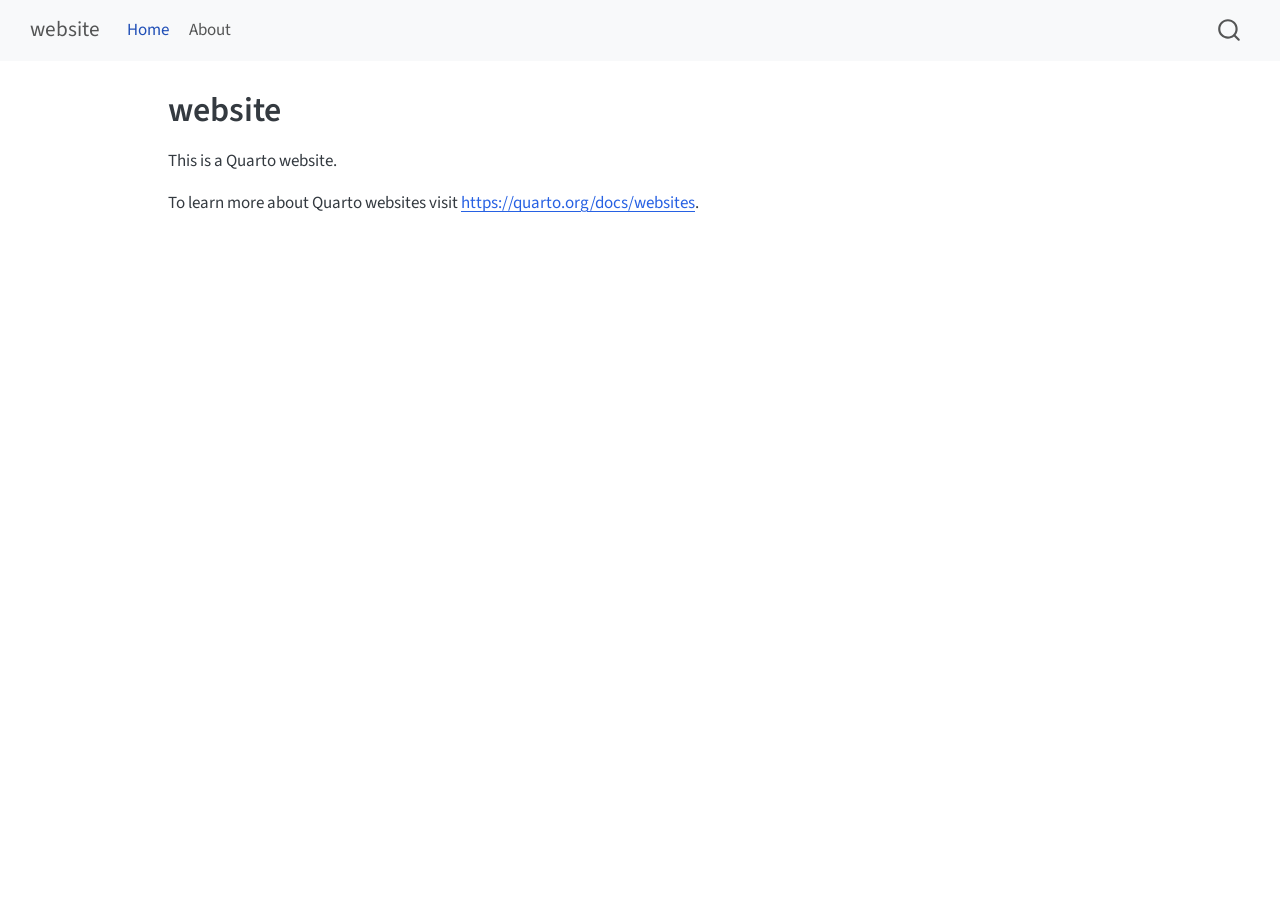
==== docs/index.html @ 69d9e2b0 "Initial site render" ====
<!DOCTYPE html>
<html xmlns="http://www.w3.org/1999/xhtml" lang="en" xml:lang="en"><head>

<meta charset="utf-8">
<meta name="generator" content="quarto-1.10.18">

<meta name="viewport" content="width=device-width, initial-scale=1.0, user-scalable=yes">


<title>website</title>
<style>
/* Default styles provided by pandoc.
** See https://pandoc.org/MANUAL.html#variables-for-html for config info.
*/
span.smallcaps{font-variant: small-caps;}
div.columns{display: flex; gap: 1.5em;}
div.column{flex: auto;}
@media screen {
div.columns{gap: min(4vw, 1.5em);}
div.column{overflow-x: auto;}
}
div.hanging-indent{margin-left: 1.5em; text-indent: -1.5em;}
ul.task-list{list-style: none;}
ul.task-list li input[type="checkbox"] {
  width: 0.8em;
  margin: 0 0.8em 0.2em -1em; /* quarto-specific, see https://github.com/quarto-dev/quarto-cli/issues/4556 */ 
  vertical-align: middle;
}
</style>


<script src="site_libs/quarto-nav/quarto-nav.js"></script>
<script src="site_libs/quarto-nav/headroom.min.js"></script>
<script src="site_libs/clipboard/clipboard.min.js"></script>
<script src="site_libs/quarto-search/autocomplete.umd.js"></script>
<script src="site_libs/quarto-search/fuse.min.js"></script>
<script src="site_libs/quarto-search/quarto-search.js"></script>
<meta name="quarto:offset" content="./">
<script src="site_libs/quarto-html/quarto.js" type="module"></script>
<script src="site_libs/quarto-html/tabsets/tabsets.js" type="module"></script>
<script src="site_libs/quarto-html/popper.min.js"></script>
<script src="site_libs/quarto-html/tippy.umd.min.js"></script>
<script src="site_libs/quarto-html/anchor.min.js"></script>
<link href="site_libs/quarto-html/tippy.css" rel="stylesheet">
<link href="site_libs/quarto-html/quarto-syntax-highlighting-64a204ab8560d761af7679ceaba22944.css" rel="stylesheet" id="quarto-text-highlighting-styles">
<script src="site_libs/bootstrap/bootstrap.min.js"></script>
<link href="site_libs/bootstrap/bootstrap-icons.css" rel="stylesheet">
<link href="site_libs/bootstrap/bootstrap-172ba59bd5e0b52282274ba0c0cc16fc.min.css" rel="stylesheet" append-hash="true" id="quarto-bootstrap" data-mode="light">
<script id="quarto-search-options" type="application/json">{
  "location": "navbar",
  "copy-button": false,
  "collapse-after": 3,
  "panel-placement": "end",
  "type": "overlay",
  "limit": 50,
  "keyboard-shortcut": [
    "f",
    "/",
    "s"
  ],
  "show-item-context": false,
  "language": {
    "search-no-results-text": "No results",
    "search-matching-documents-text": "matching documents",
    "search-copy-link-title": "Copy link to search",
    "search-hide-matches-text": "Hide additional matches",
    "search-more-match-text": "more match in this document",
    "search-more-matches-text": "more matches in this document",
    "search-clear-button-title": "Clear",
    "search-text-placeholder": "",
    "search-detached-cancel-button-title": "Cancel",
    "search-submit-button-title": "Submit",
    "search-label": "Search"
  }
}</script>


<link rel="stylesheet" href="styles.css">
</head>

<body class="nav-fixed quarto-light">

<div id="quarto-search-results"></div>
  <header id="quarto-header" class="headroom fixed-top">
    <nav class="navbar navbar-expand-lg " data-bs-theme="dark">
      <div class="navbar-container container-fluid">
      <div class="navbar-brand-container mx-auto">
    <a class="navbar-brand" href="./index.html">
    <span class="navbar-title">website</span>
    </a>
  </div>
            <div id="quarto-search" class="" title="Search"></div>
          <button class="navbar-toggler" type="button" data-bs-toggle="collapse" data-bs-target="#navbarCollapse" aria-controls="navbarCollapse" role="menu" aria-expanded="false" aria-label="Toggle navigation" onclick="if (window.quartoToggleHeadroom) { window.quartoToggleHeadroom(); }">
  <span class="navbar-toggler-icon"></span>
</button>
          <div class="collapse navbar-collapse" id="navbarCollapse">
            <ul class="navbar-nav navbar-nav-scroll me-auto">
  <li class="nav-item">
    <a class="nav-link active" href="./index.html" aria-current="page"> 
<span class="menu-text">Home</span></a>
  </li>  
  <li class="nav-item">
    <a class="nav-link" href="./about.html"> 
<span class="menu-text">About</span></a>
  </li>  
</ul>
          </div> <!-- /navcollapse -->
            <div class="quarto-navbar-tools">
</div>
      </div> <!-- /container-fluid -->
    </nav>
</header>
<!-- content -->
<div id="quarto-content" class="quarto-container page-columns page-rows-contents page-layout-article page-navbar">
<!-- sidebar -->
<!-- margin-sidebar -->
    <div id="quarto-margin-sidebar" class="sidebar margin-sidebar zindex-bottom">
        
    </div>
<!-- main -->
<main class="content" id="quarto-document-content">

<header id="title-block-header" class="quarto-title-block default">
<div class="quarto-title">
<h1 class="title">website</h1>
</div>



<div class="quarto-title-meta">

    
  
    
  </div>
  


</header>


<p>This is a Quarto website.</p>
<p>To learn more about Quarto websites visit <a href="https://quarto.org/docs/websites" class="uri">https://quarto.org/docs/websites</a>.</p>



</main> <!-- /main -->
<script id="quarto-html-after-body" type="application/javascript">
  window.document.addEventListener("DOMContentLoaded", function (event) {
    const icon = "";
    const anchorJS = new window.AnchorJS();
    anchorJS.options = {
      placement: 'right',
      icon: icon
    };
    anchorJS.add('.anchored');
    const isCodeAnnotation = (el) => {
      for (const clz of el.classList) {
        if (clz.startsWith('code-annotation-')) {                     
          return true;
        }
      }
      return false;
    }
    const onCopySuccess = function(e) {
      // button target
      const button = e.trigger;
      // don't keep focus
      button.blur();
      // flash "checked"
      button.classList.add('code-copy-button-checked');
      var currentTitle = button.getAttribute("title");
      button.setAttribute("title", "Copied!");
      let tooltip;
      if (window.bootstrap) {
        button.setAttribute("data-bs-toggle", "tooltip");
        button.setAttribute("data-bs-placement", "left");
        button.setAttribute("data-bs-title", "Copied!");
        tooltip = new bootstrap.Tooltip(button, 
          { trigger: "manual", 
            customClass: "code-copy-button-tooltip",
            offset: [0, -8]});
        tooltip.show();    
      }
      setTimeout(function() {
        if (tooltip) {
          tooltip.hide();
          button.removeAttribute("data-bs-title");
          button.removeAttribute("data-bs-toggle");
          button.removeAttribute("data-bs-placement");
        }
        button.setAttribute("title", currentTitle);
        button.classList.remove('code-copy-button-checked');
      }, 1000);
      // clear code selection
      e.clearSelection();
    }
    const getTextToCopy = function(trigger) {
      const outerScaffold = trigger.parentElement.cloneNode(true);
      const codeEl = outerScaffold.querySelector('code');
      for (const childEl of codeEl.children) {
        if (isCodeAnnotation(childEl)) {
          childEl.remove();
        }
      }
      return codeEl.innerText;
    }
    const clipboard = new window.ClipboardJS('.code-copy-button:not([data-in-quarto-modal])', {
      text: getTextToCopy
    });
    clipboard.on('success', onCopySuccess);
    if (window.document.getElementById('quarto-embedded-source-code-modal')) {
      const clipboardModal = new window.ClipboardJS('.code-copy-button[data-in-quarto-modal]', {
        text: getTextToCopy,
        container: window.document.getElementById('quarto-embedded-source-code-modal')
      });
      clipboardModal.on('success', onCopySuccess);
    }
      var localhostRegex = new RegExp(/^(?:http|https):\/\/localhost\:?[0-9]*\//);
      var mailtoRegex = new RegExp(/^mailto:/);
        var filterRegex = new RegExp('/' + window.location.host + '/');
      var isInternal = (href) => {
          return filterRegex.test(href) || localhostRegex.test(href) || mailtoRegex.test(href);
      }
      // Inspect non-navigation links and adorn them if external
     var links = window.document.querySelectorAll('a[href]:not(.nav-link):not(.navbar-brand):not(.toc-action):not(.sidebar-link):not(.sidebar-item-toggle):not(.pagination-link):not(.no-external):not([aria-hidden]):not(.dropdown-item):not(.quarto-navigation-tool):not(.about-link)');
      for (var i=0; i<links.length; i++) {
        const link = links[i];
        if (!isInternal(link.href)) {
          // undo the damage that might have been done by quarto-nav.js in the case of
          // links that we want to consider external
          if (link.dataset.originalHref !== undefined) {
            link.href = link.dataset.originalHref;
          }
        }
      }
    function tippyHover(el, contentFn, onTriggerFn, onUntriggerFn) {
      const config = {
        allowHTML: true,
        maxWidth: 500,
        delay: 100,
        arrow: false,
        appendTo: function(el) {
            return el.parentElement;
        },
        interactive: true,
        interactiveBorder: 10,
        theme: 'quarto',
        placement: 'bottom-start',
      };
      if (contentFn) {
        config.content = contentFn;
      }
      if (onTriggerFn) {
        config.onTrigger = onTriggerFn;
      }
      if (onUntriggerFn) {
        config.onUntrigger = onUntriggerFn;
      }
      window.tippy(el, config); 
    }
    const noterefs = window.document.querySelectorAll('a[role="doc-noteref"]');
    for (var i=0; i<noterefs.length; i++) {
      const ref = noterefs[i];
      tippyHover(ref, function() {
        // use id or data attribute instead here
        let href = ref.getAttribute('data-footnote-href') || ref.getAttribute('href');
        try { href = new URL(href).hash; } catch {}
        const id = href.replace(/^#\/?/, "");
        const note = window.document.getElementById(id);
        if (note) {
          return note.innerHTML;
        } else {
          return "";
        }
      });
    }
    const xrefs = window.document.querySelectorAll('a.quarto-xref');
    const processXRef = (id, note) => {
      // Strip column container classes
      const stripColumnClz = (el) => {
        el.classList.remove("page-full", "page-columns");
        if (el.children) {
          for (const child of el.children) {
            stripColumnClz(child);
          }
        }
      }
      stripColumnClz(note)
      if (id === null || id.startsWith('sec-')) {
        // Special case sections, only their first couple elements
        const container = document.createElement("div");
        if (note.children && note.children.length > 2) {
          container.appendChild(note.children[0].cloneNode(true));
          for (let i = 1; i < note.children.length; i++) {
            const child = note.children[i];
            if (child.tagName === "P" && child.innerText === "") {
              continue;
            } else {
              container.appendChild(child.cloneNode(true));
              break;
            }
          }
          if (window.Quarto?.typesetMath) {
            window.Quarto.typesetMath(container);
          }
          return container.innerHTML
        } else {
          if (window.Quarto?.typesetMath) {
            window.Quarto.typesetMath(note);
          }
          return note.innerHTML;
        }
      } else {
        // Remove any anchor links if they are present
        const anchorLink = note.querySelector('a.anchorjs-link');
        if (anchorLink) {
          anchorLink.remove();
        }
        if (window.Quarto?.typesetMath) {
          window.Quarto.typesetMath(note);
        }
        if (note.classList.contains("callout")) {
          return note.outerHTML;
        } else {
          return note.innerHTML;
        }
      }
    }
    for (var i=0; i<xrefs.length; i++) {
      const xref = xrefs[i];
      tippyHover(xref, undefined, function(instance) {
        instance.disable();
        let url = xref.getAttribute('href');
        let hash = undefined; 
        if (url.startsWith('#')) {
          hash = url;
        } else {
          try { hash = new URL(url).hash; } catch {}
        }
        if (hash) {
          const id = hash.replace(/^#\/?/, "");
          const note = window.document.getElementById(id);
          if (note !== null) {
            try {
              const html = processXRef(id, note.cloneNode(true));
              instance.setContent(html);
            } finally {
              instance.enable();
              instance.show();
            }
          } else {
            // See if we can fetch this
            fetch(url.split('#')[0])
            .then(res => res.text())
            .then(html => {
              const parser = new DOMParser();
              const htmlDoc = parser.parseFromString(html, "text/html");
              const note = htmlDoc.getElementById(id);
              if (note !== null) {
                const html = processXRef(id, note);
                instance.setContent(html);
              } 
            }).finally(() => {
              instance.enable();
              instance.show();
            });
          }
        } else {
          // See if we can fetch a full url (with no hash to target)
          // This is a special case and we should probably do some content thinning / targeting
          fetch(url)
          .then(res => res.text())
          .then(html => {
            const parser = new DOMParser();
            const htmlDoc = parser.parseFromString(html, "text/html");
            const note = htmlDoc.querySelector('main.content');
            if (note !== null) {
              // This should only happen for chapter cross references
              // (since there is no id in the URL)
              // remove the first header
              if (note.children.length > 0 && note.children[0].tagName === "HEADER") {
                note.children[0].remove();
              }
              const html = processXRef(null, note);
              instance.setContent(html);
            } 
          }).finally(() => {
            instance.enable();
            instance.show();
          });
        }
      }, function(instance) {
      });
    }
        let selectedAnnoteEl;
        const selectorForAnnotation = ( cell, annotation) => {
          let cellAttr = 'data-code-cell="' + cell + '"';
          let lineAttr = 'data-code-annotation="' +  annotation + '"';
          const selector = 'span[' + cellAttr + '][' + lineAttr + ']';
          return selector;
        }
        const selectCodeLines = (annoteEl) => {
          const doc = window.document;
          const targetCell = annoteEl.getAttribute("data-target-cell");
          const targetAnnotation = annoteEl.getAttribute("data-target-annotation");
          const annoteSpan = window.document.querySelector(selectorForAnnotation(targetCell, targetAnnotation));
          const lines = annoteSpan.getAttribute("data-code-lines").split(",");
          const lineIds = lines.map((line) => {
            return targetCell + "-" + line;
          })
          let top = null;
          let height = null;
          let parent = null;
          if (lineIds.length > 0) {
              //compute the position of the single el (top and bottom and make a div)
              const el = window.document.getElementById(lineIds[0]);
              top = el.offsetTop;
              height = el.offsetHeight;
              parent = el.parentElement.parentElement;
            if (lineIds.length > 1) {
              const lastEl = window.document.getElementById(lineIds[lineIds.length - 1]);
              const bottom = lastEl.offsetTop + lastEl.offsetHeight;
              height = bottom - top;
            }
            if (top !== null && height !== null && parent !== null) {
              // cook up a div (if necessary) and position it 
              let div = window.document.getElementById("code-annotation-line-highlight");
              if (div === null) {
                div = window.document.createElement("div");
                div.setAttribute("id", "code-annotation-line-highlight");
                div.style.position = 'absolute';
                parent.appendChild(div);
              }
              div.style.top = top - 2 + "px";
              div.style.height = height + 4 + "px";
              div.style.left = 0;
              let gutterDiv = window.document.getElementById("code-annotation-line-highlight-gutter");
              if (gutterDiv === null) {
                gutterDiv = window.document.createElement("div");
                gutterDiv.setAttribute("id", "code-annotation-line-highlight-gutter");
                gutterDiv.style.position = 'absolute';
                const codeCell = window.document.getElementById(targetCell);
                const gutter = codeCell.querySelector('.code-annotation-gutter');
                gutter.appendChild(gutterDiv);
              }
              gutterDiv.style.top = top - 2 + "px";
              gutterDiv.style.height = height + 4 + "px";
            }
            selectedAnnoteEl = annoteEl;
          }
        };
        const unselectCodeLines = () => {
          const elementsIds = ["code-annotation-line-highlight", "code-annotation-line-highlight-gutter"];
          elementsIds.forEach((elId) => {
            const div = window.document.getElementById(elId);
            if (div) {
              div.remove();
            }
          });
          selectedAnnoteEl = undefined;
        };
          // Handle positioning of the toggle
      window.addEventListener(
        "resize",
        throttle(() => {
          elRect = undefined;
          if (selectedAnnoteEl) {
            selectCodeLines(selectedAnnoteEl);
          }
        }, 10)
      );
      function throttle(fn, ms) {
      let throttle = false;
      let timer;
        return (...args) => {
          if(!throttle) { // first call gets through
              fn.apply(this, args);
              throttle = true;
          } else { // all the others get throttled
              if(timer) clearTimeout(timer); // cancel #2
              timer = setTimeout(() => {
                fn.apply(this, args);
                timer = throttle = false;
              }, ms);
          }
        };
      }
        // Attach click handler to the DT
        const annoteDls = window.document.querySelectorAll('dt[data-target-cell]');
        for (const annoteDlNode of annoteDls) {
          annoteDlNode.addEventListener('click', (event) => {
            const clickedEl = event.target;
            if (clickedEl !== selectedAnnoteEl) {
              unselectCodeLines();
              const activeEl = window.document.querySelector('dt[data-target-cell].code-annotation-active');
              if (activeEl) {
                activeEl.classList.remove('code-annotation-active');
              }
              selectCodeLines(clickedEl);
              clickedEl.classList.add('code-annotation-active');
            } else {
              // Unselect the line
              unselectCodeLines();
              clickedEl.classList.remove('code-annotation-active');
            }
          });
        }
    const findCites = (el) => {
      const parentEl = el.parentElement;
      if (parentEl) {
        const cites = parentEl.dataset.cites;
        if (cites) {
          return {
            el,
            cites: cites.split(' ')
          };
        } else {
          return findCites(el.parentElement)
        }
      } else {
        return undefined;
      }
    };
    var bibliorefs = window.document.querySelectorAll('a[role="doc-biblioref"]');
    for (var i=0; i<bibliorefs.length; i++) {
      const ref = bibliorefs[i];
      const citeInfo = findCites(ref);
      if (citeInfo) {
        tippyHover(citeInfo.el, function() {
          var popup = window.document.createElement('div');
          citeInfo.cites.forEach(function(cite) {
            var citeDiv = window.document.createElement('div');
            citeDiv.classList.add('hanging-indent');
            citeDiv.classList.add('csl-entry');
            var biblioDiv = window.document.getElementById('ref-' + cite);
            if (biblioDiv) {
              citeDiv.innerHTML = biblioDiv.innerHTML;
            }
            popup.appendChild(citeDiv);
          });
          return popup.innerHTML;
        });
      }
    }
  });
  </script>
</div> <!-- /content -->




</body></html>
---- docs/site_libs/quarto-html/tippy.css ----
.tippy-box[data-animation=fade][data-state=hidden]{opacity:0}[data-tippy-root]{max-width:calc(100vw - 10px)}.tippy-box{position:relative;background-color:#333;color:#fff;border-radius:4px;font-size:14px;line-height:1.4;white-space:normal;outline:0;transition-property:transform,visibility,opacity}.tippy-box[data-placement^=top]>.tippy-arrow{bottom:0}.tippy-box[data-placement^=top]>.tippy-arrow:before{bottom:-7px;left:0;border-width:8px 8px 0;border-top-color:initial;transform-origin:center top}.tippy-box[data-placement^=bottom]>.tippy-arrow{top:0}.tippy-box[data-placement^=bottom]>.tippy-arrow:before{top:-7px;left:0;border-width:0 8px 8px;border-bottom-color:initial;transform-origin:center bottom}.tippy-box[data-placement^=left]>.tippy-arrow{right:0}.tippy-box[data-placement^=left]>.tippy-arrow:before{border-width:8px 0 8px 8px;border-left-color:initial;right:-7px;transform-origin:center left}.tippy-box[data-placement^=right]>.tippy-arrow{left:0}.tippy-box[data-placement^=right]>.tippy-arrow:before{left:-7px;border-width:8px 8px 8px 0;border-right-color:initial;transform-origin:center right}.tippy-box[data-inertia][data-state=visible]{transition-timing-function:cubic-bezier(.54,1.5,.38,1.11)}.tippy-arrow{width:16px;height:16px;color:#333}.tippy-arrow:before{content:"";position:absolute;border-color:transparent;border-style:solid}.tippy-content{position:relative;padding:5px 9px;z-index:1}
---- docs/site_libs/quarto-html/quarto-syntax-highlighting-64a204ab8560d761af7679ceaba22944.css ----
/* quarto syntax highlight colors */
:root {
  --quarto-hl-ot-color: #003B4F;
  --quarto-hl-at-color: #657422;
  --quarto-hl-ss-color: #20794D;
  --quarto-hl-an-color: #5E5E5E;
  --quarto-hl-fu-color: #4758AB;
  --quarto-hl-st-color: #20794D;
  --quarto-hl-cf-color: #003B4F;
  --quarto-hl-op-color: #5E5E5E;
  --quarto-hl-er-color: #AD0000;
  --quarto-hl-bn-color: #AD0000;
  --quarto-hl-al-color: #AD0000;
  --quarto-hl-va-color: #111111;
  --quarto-hl-bu-color: inherit;
  --quarto-hl-ex-color: inherit;
  --quarto-hl-pp-color: #AD0000;
  --quarto-hl-in-color: #5E5E5E;
  --quarto-hl-vs-color: #20794D;
  --quarto-hl-wa-color: #5E5E5E;
  --quarto-hl-do-color: #5E5E5E;
  --quarto-hl-im-color: #00769E;
  --quarto-hl-ch-color: #20794D;
  --quarto-hl-dt-color: #AD0000;
  --quarto-hl-fl-color: #AD0000;
  --quarto-hl-co-color: #5E5E5E;
  --quarto-hl-cv-color: #5E5E5E;
  --quarto-hl-cn-color: #8f5902;
  --quarto-hl-sc-color: #5E5E5E;
  --quarto-hl-dv-color: #AD0000;
  --quarto-hl-kw-color: #003B4F;
}

/* other quarto variables */
:root {
  --quarto-font-monospace: SFMono-Regular, Menlo, Monaco, Consolas, "Liberation Mono", "Courier New", monospace;
}

/* syntax highlight based on Pandoc's rules */
pre > code.sourceCode > span {
  color: #003B4F;
}

code.sourceCode > span {
  color: #003B4F;
}

div.sourceCode,
div.sourceCode pre.sourceCode {
  color: #003B4F;
}

/* Normal */
code span {
  color: #003B4F;
}

/* Alert */
code span.al {
  color: #AD0000;
  font-style: inherit;
}

/* Annotation */
code span.an {
  color: #5E5E5E;
  font-style: inherit;
}

/* Attribute */
code span.at {
  color: #657422;
  font-style: inherit;
}

/* BaseN */
code span.bn {
  color: #AD0000;
  font-style: inherit;
}

/* BuiltIn */
code span.bu {
  font-style: inherit;
}

/* ControlFlow */
code span.cf {
  color: #003B4F;
  font-weight: bold;
  font-style: inherit;
}

/* Char */
code span.ch {
  color: #20794D;
  font-style: inherit;
}

/* Constant */
code span.cn {
  color: #8f5902;
  font-style: inherit;
}

/* Comment */
code span.co {
  color: #5E5E5E;
  font-style: inherit;
}

/* CommentVar */
code span.cv {
  color: #5E5E5E;
  font-style: italic;
}

/* Documentation */
code span.do {
  color: #5E5E5E;
  font-style: italic;
}

/* DataType */
code span.dt {
  color: #AD0000;
  font-style: inherit;
}

/* DecVal */
code span.dv {
  color: #AD0000;
  font-style: inherit;
}

/* Error */
code span.er {
  color: #AD0000;
  font-style: inherit;
}

/* Extension */
code span.ex {
  font-style: inherit;
}

/* Float */
code span.fl {
  color: #AD0000;
  font-style: inherit;
}

/* Function */
code span.fu {
  color: #4758AB;
  font-style: inherit;
}

/* Import */
code span.im {
  color: #00769E;
  font-style: inherit;
}

/* Information */
code span.in {
  color: #5E5E5E;
  font-style: inherit;
}

/* Keyword */
code span.kw {
  color: #003B4F;
  font-weight: bold;
  font-style: inherit;
}

/* Operator */
code span.op {
  color: #5E5E5E;
  font-style: inherit;
}

/* Other */
code span.ot {
  color: #003B4F;
  font-style: inherit;
}

/* Preprocessor */
code span.pp {
  color: #AD0000;
  font-style: inherit;
}

/* SpecialChar */
code span.sc {
  color: #5E5E5E;
  font-style: inherit;
}

/* SpecialString */
code span.ss {
  color: #20794D;
  font-style: inherit;
}

/* String */
code span.st {
  color: #20794D;
  font-style: inherit;
}

/* Variable */
code span.va {
  color: #111111;
  font-style: inherit;
}

/* VerbatimString */
code span.vs {
  color: #20794D;
  font-style: inherit;
}

/* Warning */
code span.wa {
  color: #5E5E5E;
  font-style: italic;
}

.prevent-inlining {
  content: "</";
}

/*# sourceMappingURL=9d8d5bb603a83b8298b89080a598c93b.css.map */
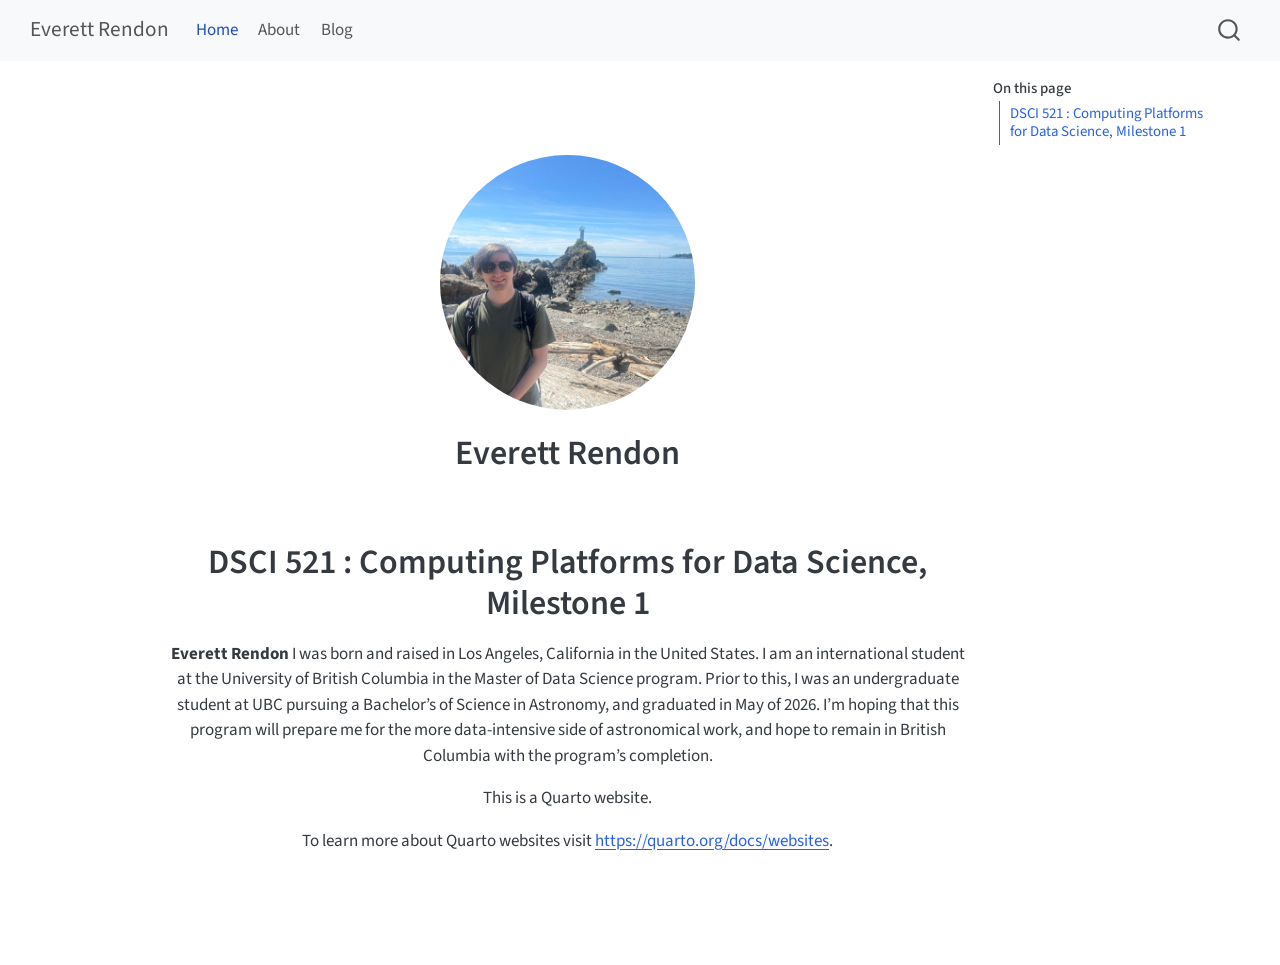
==== commit 11e75498: "Site render, about me page, and first blog post." ====
--- a/docs/index.html
+++ b/docs/index.html
@@ -7,7 +7,7 @@
 <meta name="viewport" content="width=device-width, initial-scale=1.0, user-scalable=yes">
 
 
-<title>website</title>
+<title>Everett Rendon</title>
 <style>
 /* Default styles provided by pandoc.
 ** See https://pandoc.org/MANUAL.html#variables-for-html for config info.
@@ -40,7 +40,6 @@
 <script src="site_libs/quarto-html/tabsets/tabsets.js" type="module"></script>
 <script src="site_libs/quarto-html/popper.min.js"></script>
 <script src="site_libs/quarto-html/tippy.umd.min.js"></script>
-<script src="site_libs/quarto-html/anchor.min.js"></script>
 <link href="site_libs/quarto-html/tippy.css" rel="stylesheet">
 <link href="site_libs/quarto-html/quarto-syntax-highlighting-64a204ab8560d761af7679ceaba22944.css" rel="stylesheet" id="quarto-text-highlighting-styles">
 <script src="site_libs/bootstrap/bootstrap.min.js"></script>
@@ -86,7 +85,7 @@
       <div class="navbar-container container-fluid">
       <div class="navbar-brand-container mx-auto">
     <a class="navbar-brand" href="./index.html">
-    <span class="navbar-title">website</span>
+    <span class="navbar-title">Everett Rendon</span>
     </a>
   </div>
             <div id="quarto-search" class="" title="Search"></div>
@@ -103,6 +102,10 @@
     <a class="nav-link" href="./about.html"> 
 <span class="menu-text">About</span></a>
   </li>  
+  <li class="nav-item">
+    <a class="nav-link" href="./blog.html"> 
+<span class="menu-text">Blog</span></a>
+  </li>  
 </ul>
           </div> <!-- /navcollapse -->
             <div class="quarto-navbar-tools">
@@ -114,46 +117,39 @@
 <div id="quarto-content" class="quarto-container page-columns page-rows-contents page-layout-article page-navbar">
 <!-- sidebar -->
 <!-- margin-sidebar -->
-    <div id="quarto-margin-sidebar" class="sidebar margin-sidebar zindex-bottom">
-        
+    <div id="quarto-margin-sidebar" class="sidebar margin-sidebar">
+        <nav id="TOC" role="doc-toc" class="toc-active">
+    <h2 id="toc-title">On this page</h2>
+  <ul>
+  <li><a href="#dsci-521-computing-platforms-for-data-science-milestone-1" id="toc-dsci-521-computing-platforms-for-data-science-milestone-1" class="nav-link active" data-scroll-target="#dsci-521-computing-platforms-for-data-science-milestone-1">DSCI 521 : Computing Platforms for Data Science, Milestone 1</a></li>
+  </ul>
+</nav>
     </div>
 <!-- main -->
-<main class="content" id="quarto-document-content">
-
-<header id="title-block-header" class="quarto-title-block default">
+<div class="quarto-about-jolla">
+  <img src="images/self.jpg" class="about-image
+  round " style="height: 15em; width: 15em;">
+ <header id="title-block-header" class="quarto-title-block default">
 <div class="quarto-title">
-<h1 class="title">website</h1>
+<h1 class="title">Everett Rendon</h1>
 </div>
-
-
-
 <div class="quarto-title-meta">
-
-    
-  
-    
   </div>
-  
-
-
-</header>
-
-
+</header><main class="content" id="quarto-document-content">
+
+<section id="dsci-521-computing-platforms-for-data-science-milestone-1" class="level1">
+<h1>DSCI 521 : Computing Platforms for Data Science, Milestone 1</h1>
+<p><strong>Everett Rendon</strong> I was born and raised in Los Angeles, California in the United States. I am an international student at the University of British Columbia in the Master of Data Science program. Prior to this, I was an undergraduate student at UBC pursuing a Bachelor’s of Science in Astronomy, and graduated in May of 2026. I’m hoping that this program will prepare me for the more data-intensive side of astronomical work, and hope to remain in British Columbia with the program’s completion.</p>
 <p>This is a Quarto website.</p>
 <p>To learn more about Quarto websites visit <a href="https://quarto.org/docs/websites" class="uri">https://quarto.org/docs/websites</a>.</p>
 
 
-
-</main> <!-- /main -->
+</section>
+</main>  
+</div>
+ <!-- /main -->
 <script id="quarto-html-after-body" type="application/javascript">
   window.document.addEventListener("DOMContentLoaded", function (event) {
-    const icon = "";
-    const anchorJS = new window.AnchorJS();
-    anchorJS.options = {
-      placement: 'right',
-      icon: icon
-    };
-    anchorJS.add('.anchored');
     const isCodeAnnotation = (el) => {
       for (const clz of el.classList) {
         if (clz.startsWith('code-annotation-')) {                     
--- a/docs/styles.css
+++ b/docs/styles.css
@@ -0,0 +1,2 @@
+/* css styles */
+.caption{text-align: center;}
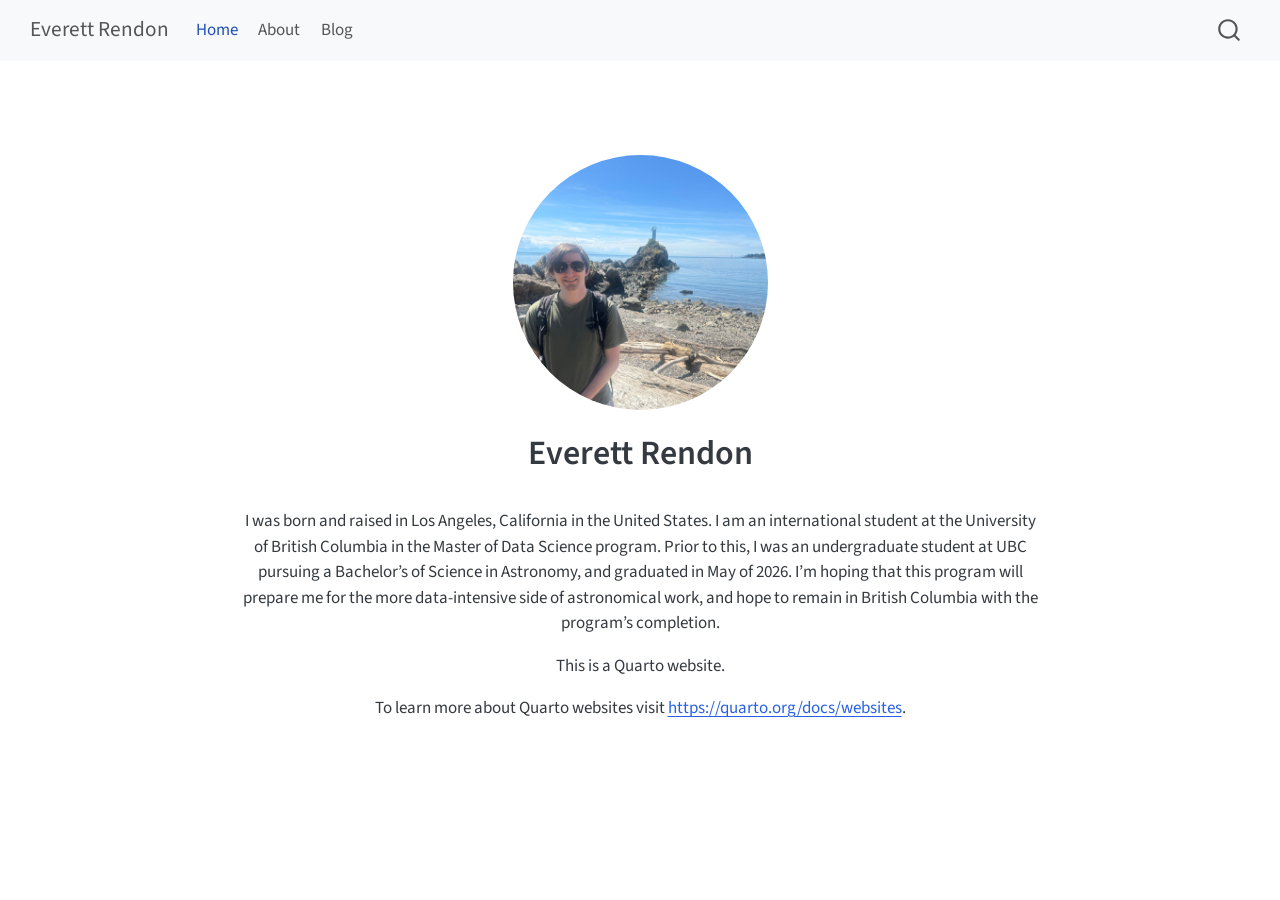
==== commit 051f838c: "fixing typos" ====
--- a/docs/index.html
+++ b/docs/index.html
@@ -77,7 +77,7 @@
 <link rel="stylesheet" href="styles.css">
 </head>
 
-<body class="nav-fixed quarto-light">
+<body class="nav-fixed fullcontent quarto-light">
 
 <div id="quarto-search-results"></div>
   <header id="quarto-header" class="headroom fixed-top">
@@ -117,14 +117,7 @@
 <div id="quarto-content" class="quarto-container page-columns page-rows-contents page-layout-article page-navbar">
 <!-- sidebar -->
 <!-- margin-sidebar -->
-    <div id="quarto-margin-sidebar" class="sidebar margin-sidebar">
-        <nav id="TOC" role="doc-toc" class="toc-active">
-    <h2 id="toc-title">On this page</h2>
-  <ul>
-  <li><a href="#dsci-521-computing-platforms-for-data-science-milestone-1" id="toc-dsci-521-computing-platforms-for-data-science-milestone-1" class="nav-link active" data-scroll-target="#dsci-521-computing-platforms-for-data-science-milestone-1">DSCI 521 : Computing Platforms for Data Science, Milestone 1</a></li>
-  </ul>
-</nav>
-    </div>
+    
 <!-- main -->
 <div class="quarto-about-jolla">
   <img src="images/self.jpg" class="about-image
@@ -136,15 +129,11 @@
 <div class="quarto-title-meta">
   </div>
 </header><main class="content" id="quarto-document-content">
-
-<section id="dsci-521-computing-platforms-for-data-science-milestone-1" class="level1">
-<h1>DSCI 521 : Computing Platforms for Data Science, Milestone 1</h1>
-<p><strong>Everett Rendon</strong> I was born and raised in Los Angeles, California in the United States. I am an international student at the University of British Columbia in the Master of Data Science program. Prior to this, I was an undergraduate student at UBC pursuing a Bachelor’s of Science in Astronomy, and graduated in May of 2026. I’m hoping that this program will prepare me for the more data-intensive side of astronomical work, and hope to remain in British Columbia with the program’s completion.</p>
+<p>I was born and raised in Los Angeles, California in the United States. I am an international student at the University of British Columbia in the Master of Data Science program. Prior to this, I was an undergraduate student at UBC pursuing a Bachelor’s of Science in Astronomy, and graduated in May of 2026. I’m hoping that this program will prepare me for the more data-intensive side of astronomical work, and hope to remain in British Columbia with the program’s completion.</p>
 <p>This is a Quarto website.</p>
 <p>To learn more about Quarto websites visit <a href="https://quarto.org/docs/websites" class="uri">https://quarto.org/docs/websites</a>.</p>
 
 
-</section>
 </main>  
 </div>
  <!-- /main -->
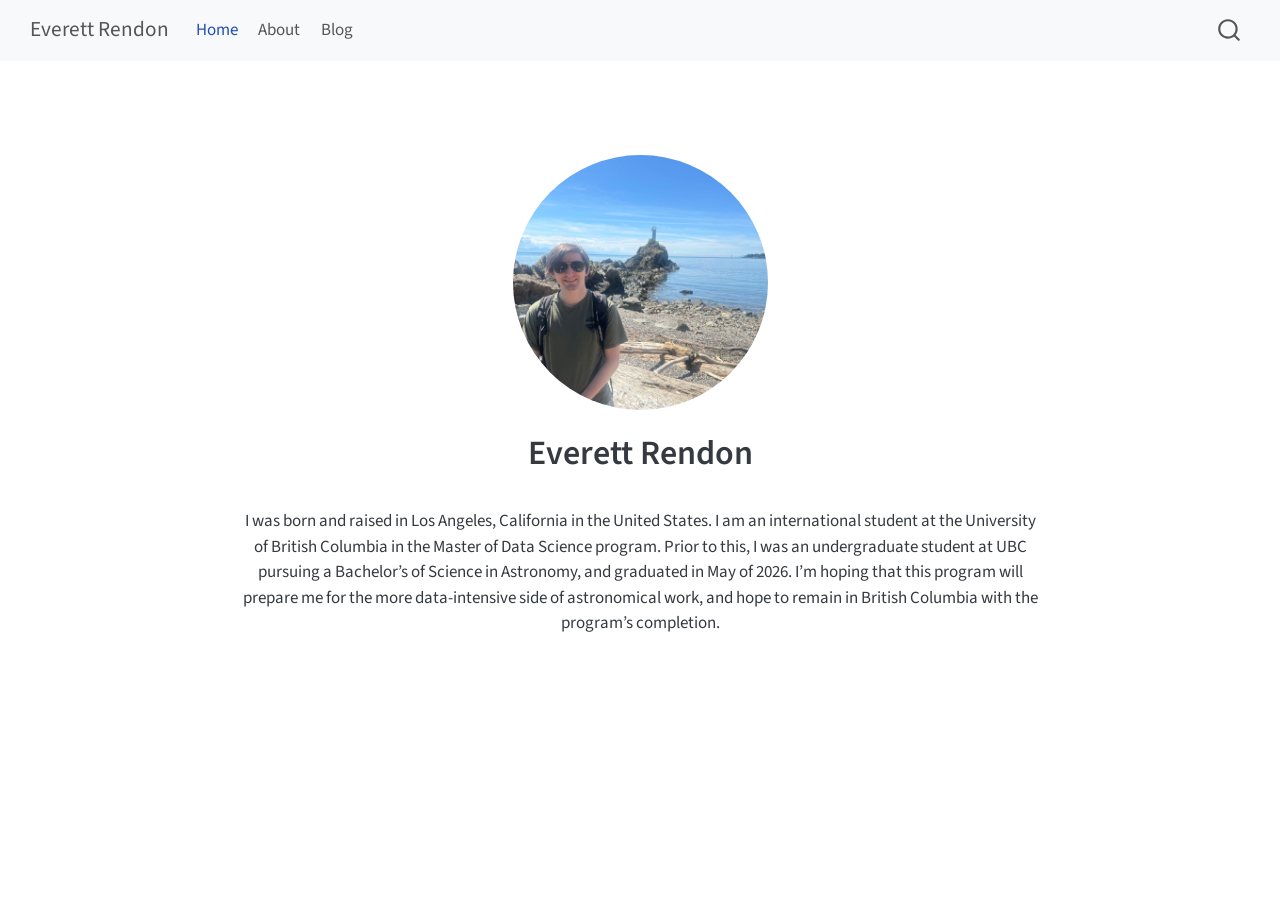
==== commit 27f5af2d: "Completion of milestone 3, pending any error corrections." ====
--- a/docs/index.html
+++ b/docs/index.html
@@ -130,8 +130,6 @@
   </div>
 </header><main class="content" id="quarto-document-content">
 <p>I was born and raised in Los Angeles, California in the United States. I am an international student at the University of British Columbia in the Master of Data Science program. Prior to this, I was an undergraduate student at UBC pursuing a Bachelor’s of Science in Astronomy, and graduated in May of 2026. I’m hoping that this program will prepare me for the more data-intensive side of astronomical work, and hope to remain in British Columbia with the program’s completion.</p>
-<p>This is a Quarto website.</p>
-<p>To learn more about Quarto websites visit <a href="https://quarto.org/docs/websites" class="uri">https://quarto.org/docs/websites</a>.</p>
 
 
 </main>  
